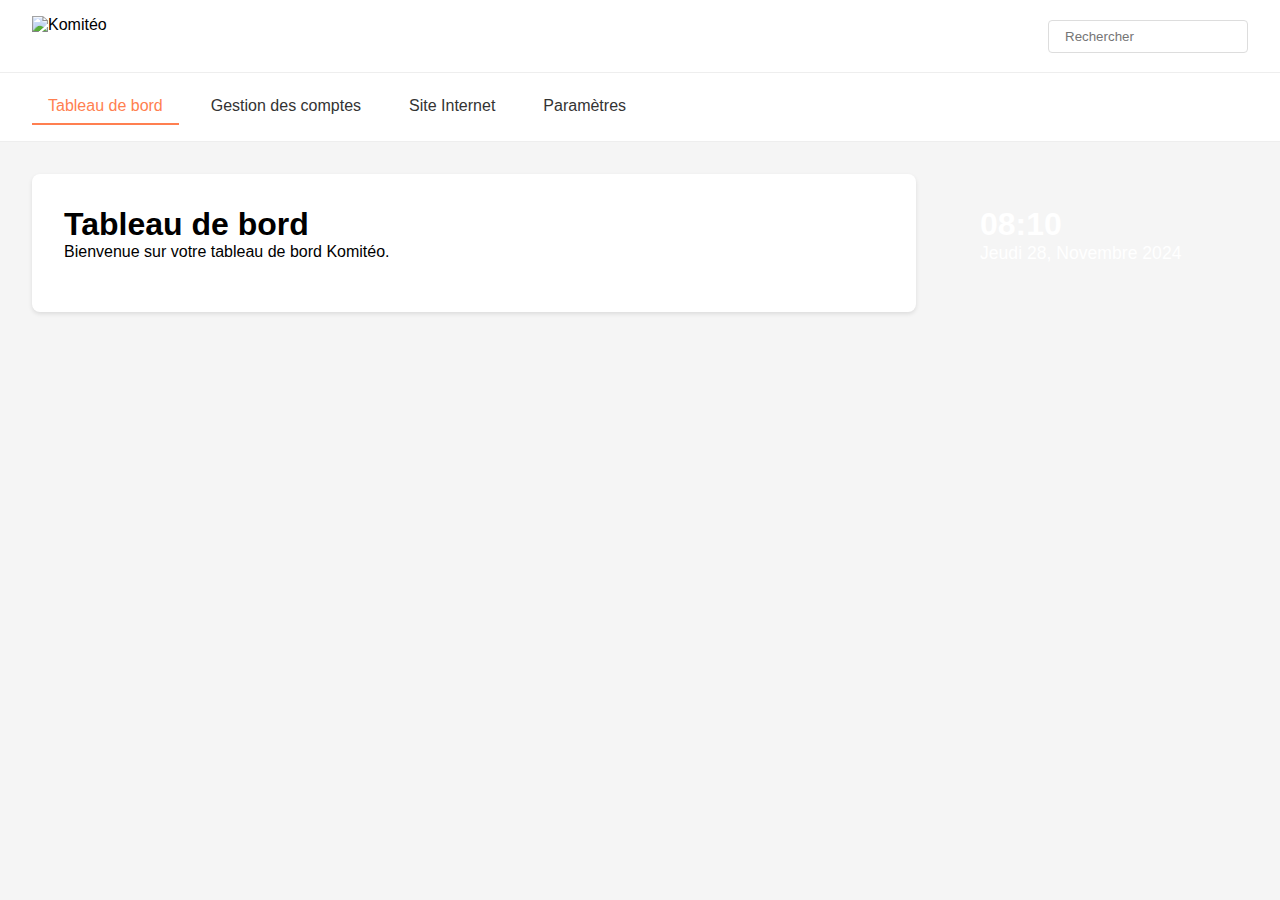
==== new.html @ 68a6bde9 "updates" ====
<!DOCTYPE html>
<html lang="fr">
  <head>
    <meta charset="UTF-8" />
    <meta name="viewport" content="width=device-width, initial-scale=1.0" />
    <title>Komitéo</title>
    <style>
      * {
        margin: 0;
        padding: 0;
        box-sizing: border-box;
        font-family: Arial, sans-serif;
      }

      body {
        background-color: #f5f5f5;
      }

      .header {
        display: flex;
        justify-content: space-between;
        align-items: center;
        padding: 1rem 2rem;
        background: white;
        border-bottom: 1px solid #eee;
      }

      .logo {
        height: 40px;
      }

      .search-bar {
        padding: 0.5rem 1rem;
        border: 1px solid #ddd;
        border-radius: 4px;
        width: 200px;
      }

      .nav-tabs {
        display: flex;
        gap: 1rem;
        padding: 1rem 2rem;
        background: white;
        border-bottom: 1px solid #eee;
      }

      .nav-tab {
        padding: 0.5rem 1rem;
        cursor: pointer;
        color: #333;
        border-bottom: 2px solid transparent;
      }

      .nav-tab.active {
        border-bottom-color: #ff7f50;
        color: #ff7f50;
      }

      .main-container {
        display: grid;
        grid-template-columns: 1fr 300px;
        gap: 2rem;
        padding: 2rem;
        max-width: 1400px;
        margin: 0 auto;
      }

      .content-area {
        background: white;
        padding: 2rem;
        border-radius: 8px;
        box-shadow: 0 2px 4px rgba(0, 0, 0, 0.1);
      }

      .tab-content {
        display: none;
      }

      .tab-content.active {
        display: block;
      }

      .time-widget {
        background: url("https://hebbkx1anhila5yf.public.blob.vercel-storage.com/Komit%C3%A9o%20interface.pptx%20(1)-jANILv86jYt1NejkxQ77JHOQQuXecz.png")
          center/cover;
        color: white;
        padding: 2rem;
        border-radius: 8px;
        margin-bottom: 1rem;
      }

      .time {
        font-size: 2rem;
        font-weight: bold;
      }

      .date {
        font-size: 1.1rem;
      }

      .form-section {
        margin-bottom: 2rem;
      }

      .dotted-container {
        position: relative;
        border: 2px dashed #ffa07a;
        border-radius: 8px;
        padding: 20px;
        margin: 10px 0;
      }

      .section-header {
        position: absolute;
        top: 0;
        left: 20px;
        transform: translateY(-50%);
        background: white;
        padding: 5px 10px;
        font-size: 1.1rem;
        color: #333;
      }

      .input-group {
        display: flex;
        align-items: center;
        gap: 15px;
        margin-bottom: 15px;
      }

      .input-with-icon {
        position: relative;
        flex-grow: 1;
        border: 2px dashed #ffa07a;
        border-radius: 6px;
        padding: 10px;
        min-height: 45px;
        display: flex;
        align-items: center;
      }

      .icon-right {
        position: absolute;
        right: 10px;
        top: 50%;
        transform: translateY(-50%);
        width: 20px;
        height: 20px;
        cursor: pointer;
      }

      .edit-icon {
        color: #ff6b6b;
      }

      .action-button {
        border: 2px dashed #ffa07a;
        border-radius: 6px;
        padding: 8px 15px;
        background: none;
        display: flex;
        align-items: center;
        gap: 5px;
        cursor: pointer;
      }

      .action-button:hover {
        background: #fff5ee;
      }

      .settings-grid {
        display: grid;
        grid-template-columns: repeat(2, 1fr);
        gap: 20px;
      }

      .settings-section {
        position: relative;
        border: 2px dashed #a5d6ff;
        border-radius: 12px;
        padding: 20px;
      }

      .settings-title {
        position: absolute;
        top: 0;
        left: 20px;
        transform: translateY(-50%);
        background: #ffe4d6;
        padding: 5px 15px;
        border-radius: 4px;
        font-size: 1rem;
        color: #333;
        white-space: nowrap;
      }

      .permission-list {
        list-style: none;
        padding: 0;
        margin: 0;
      }

      .permission-item {
        display: flex;
        justify-content: space-between;
        align-items: center;
        padding: 8px 0;
        border-bottom: 1px solid #eee;
      }

      .permission-item:last-child {
        border-bottom: none;
      }

      .checkbox-group {
        display: flex;
        gap: 15px;
      }

      .custom-checkbox {
        width: 20px;
        height: 20px;
        border: 2px dashed #a5d6ff;
        border-radius: 4px;
        cursor: pointer;
      }

      .custom-checkbox.checked {
        background-color: #ff6b6b;
        border-color: #ff6b6b;
      }

      .column-header {
        font-size: 0.8rem;
        color: #666;
        text-align: center;
        margin-bottom: 5px;
      }

      @media (max-width: 1024px) {
        .main-container {
          grid-template-columns: 1fr;
        }

        .settings-grid {
          grid-template-columns: 1fr;
        }
      }
    </style>
  </head>
  <body>
    <header class="header">
      <img
        src="https://hebbkx1anhila5yf.public.blob.vercel-storage.com/Komit%C3%A9o%20interface.pptx%20(1)-jANILv86jYt1NejkxQ77JHOQQuXecz.png"
        alt="Komitéo"
        class="logo"
      />
      <input type="search" placeholder="Rechercher" class="search-bar" />
    </header>

    <nav class="nav-tabs">
      <div class="nav-tab" data-tab="dashboard">Tableau de bord</div>
      <div class="nav-tab" data-tab="accounts">Gestion des comptes</div>
      <div class="nav-tab" data-tab="website">Site Internet</div>
      <div class="nav-tab" data-tab="settings">Paramètres</div>
    </nav>

    <main class="main-container">
      <div class="content-area">
        <!-- Dashboard Tab -->
        <div id="dashboard" class="tab-content">
          <h1>Tableau de bord</h1>
          <p>Bienvenue sur votre tableau de bord Komitéo.</p>
          <!-- Add more dashboard content here -->
        </div>

        <!-- Accounts Tab -->
        <div id="accounts" class="tab-content">
          <h1>Gestion des comptes</h1>
          <div class="form-section">
            <div class="dotted-container">
              <h2 class="section-header">
                Propriétaire du compte (secrétaire)
              </h2>
              <div class="input-group">
                <div class="input-with-icon">
                  Nom Prénom ( mail)
                  <svg
                    class="icon-right edit-icon"
                    viewBox="0 0 24 24"
                    width="20"
                    height="20"
                  >
                    <path
                      fill="currentColor"
                      d="M3 17.25V21h3.75L17.81 9.94l-3.75-3.75L3 17.25zM20.71 7.04c.39-.39.39-1.02 0-1.41l-2.34-2.34c-.39-.39-1.02-.39-1.41 0l-1.83 1.83 3.75 3.75 1.83-1.83z"
                    />
                  </svg>
                </div>
              </div>
              <button class="action-button">
                Transfère
                <svg
                  class="edit-icon"
                  viewBox="0 0 24 24"
                  width="16"
                  height="16"
                >
                  <path
                    fill="currentColor"
                    d="M3 17.25V21h3.75L17.81 9.94l-3.75-3.75L3 17.25zM20.71 7.04c.39-.39.39-1.02 0-1.41l-2.34-2.34c-.39-.39-1.02-.39-1.41 0l-1.83 1.83 3.75 3.75 1.83-1.83z"
                  />
                </svg>
              </button>
            </div>
          </div>
          <!-- Add more account management content here -->
        </div>

        <!-- Website Tab -->
        <div id="website" class="tab-content">
          <h1>Site Internet</h1>
          <p>Gérez ici les paramètres de votre site internet.</p>
          <!-- Add more website management content here -->
        </div>

        <!-- Settings Tab -->
        <div id="settings" class="tab-content">
          <div class="settings-grid">
            <!-- Administrateur Section -->
            <div class="settings-section">
              <h2 class="settings-title">
                Administrateur (Secrétaire) et Adjoint
              </h2>
              <ul class="permission-list">
                <li class="permission-item">
                  Configuration du compte
                  <div class="custom-checkbox"></div>
                </li>
                <li class="permission-item">
                  Rôle
                  <div class="custom-checkbox"></div>
                </li>
                <li class="permission-item">
                  création de compte
                  <div class="custom-checkbox"></div>
                </li>
                <li class="permission-item">
                  Tableau de bord / Rapports d'activité
                  <div class="custom-checkbox"></div>
                </li>
                <li class="permission-item">
                  Gestion du site web et oeuvre social
                  <div class="custom-checkbox"></div>
                </li>
                <li class="permission-item">
                  Gestion des PV du CSE
                  <div class="custom-checkbox"></div>
                </li>
              </ul>
            </div>

            <!-- Données logiciel Section -->
            <div class="settings-section">
              <h2 class="settings-title">Données logiciel</h2>
              <ul class="permission-list">
                <li class="permission-item">
                  Base de données salariés /élus du CSE / Entreprises
                  <div class="custom-checkbox"></div>
                </li>
                <li class="permission-item">
                  Modification des informations
                  <div class="custom-checkbox"></div>
                </li>
                <li class="permission-item">
                  Notes et tâches
                  <div class="custom-checkbox"></div>
                </li>
                <li class="permission-item">
                  Voir les tâches concernant les autres
                  <div class="custom-checkbox"></div>
                </li>
                <li class="permission-item">
                  Configuration générale Espace
                  <div class="custom-checkbox"></div>
                </li>
              </ul>
            </div>

            <!-- Trésorier Section -->
            <div class="settings-section">
              <h2 class="settings-title">Trésorier et Adjoint</h2>
              <ul class="permission-list">
                <li class="permission-item">
                  Gestion des comptes du CSE
                  <div class="custom-checkbox"></div>
                </li>
                <li class="permission-item">
                  Gestion des oeuvres social
                  <div class="custom-checkbox"></div>
                </li>
              </ul>
            </div>

            <!-- Membre CSSCT Section -->
            <div class="settings-section">
              <h2 class="settings-title">Membre CSSCT ou CSE</h2>
              <div
                class="checkbox-group"
                style="justify-content: flex-end; margin-bottom: 10px"
              >
                <div class="checkbox-container">
                  <span class="column-header">CSSCT</span>
                </div>
                <div class="checkbox-container">
                  <span class="column-header">CSE</span>
                </div>
              </div>
              <ul class="permission-list">
                <li class="permission-item">
                  Gestion des enquêtes
                  <div class="checkbox-group">
                    <div class="custom-checkbox"></div>
                    <div class="custom-checkbox"></div>
                  </div>
                </li>
                <li class="permission-item">
                  Gestion extraction enquêtes
                  <div class="checkbox-group">
                    <div class="custom-checkbox"></div>
                    <div class="custom-checkbox"></div>
                  </div>
                </li>
                <li class="permission-item">
                  Arbres des causes
                  <div class="checkbox-group">
                    <div class="custom-checkbox"></div>
                    <div class="custom-checkbox"></div>
                  </div>
                </li>
                <li class="permission-item">
                  Réalisation enquête
                  <div class="checkbox-group">
                    <div class="custom-checkbox"></div>
                    <div class="custom-checkbox"></div>
                  </div>
                </li>
              </ul>
            </div>
          </div>
        </div>
      </div>

      <aside>
        <div class="time-widget">
          <div class="time">08:10</div>
          <div class="date">Jeudi 28, Novembre 2024</div>
        </div>
      </aside>
    </main>
    <script>
      document.addEventListener("DOMContentLoaded", function () {
        const tabs = document.querySelectorAll(".nav-tab");
        const tabContents = document.querySelectorAll(".tab-content");

        // Function to switch tabs
        function switchTab(event) {
          const selectedTab = event.target.getAttribute("data-tab");

          // Remove 'active' class from all tabs and contents
          tabs.forEach((tab) => tab.classList.remove("active"));
          tabContents.forEach((content) => content.classList.remove("active"));

          // Add 'active' class to clicked tab and corresponding content
          event.target.classList.add("active");
          document.getElementById(selectedTab).classList.add("active");
        }

        // Add click event to each tab
        tabs.forEach((tab) => {
          tab.addEventListener("click", switchTab);
        });

        // Activate the first tab by default
        if (tabs.length > 0) {
          tabs[0].classList.add("active");
          document
            .getElementById(tabs[0].getAttribute("data-tab"))
            .classList.add("active");
        }
      });
    </script>
  </body>
</html>
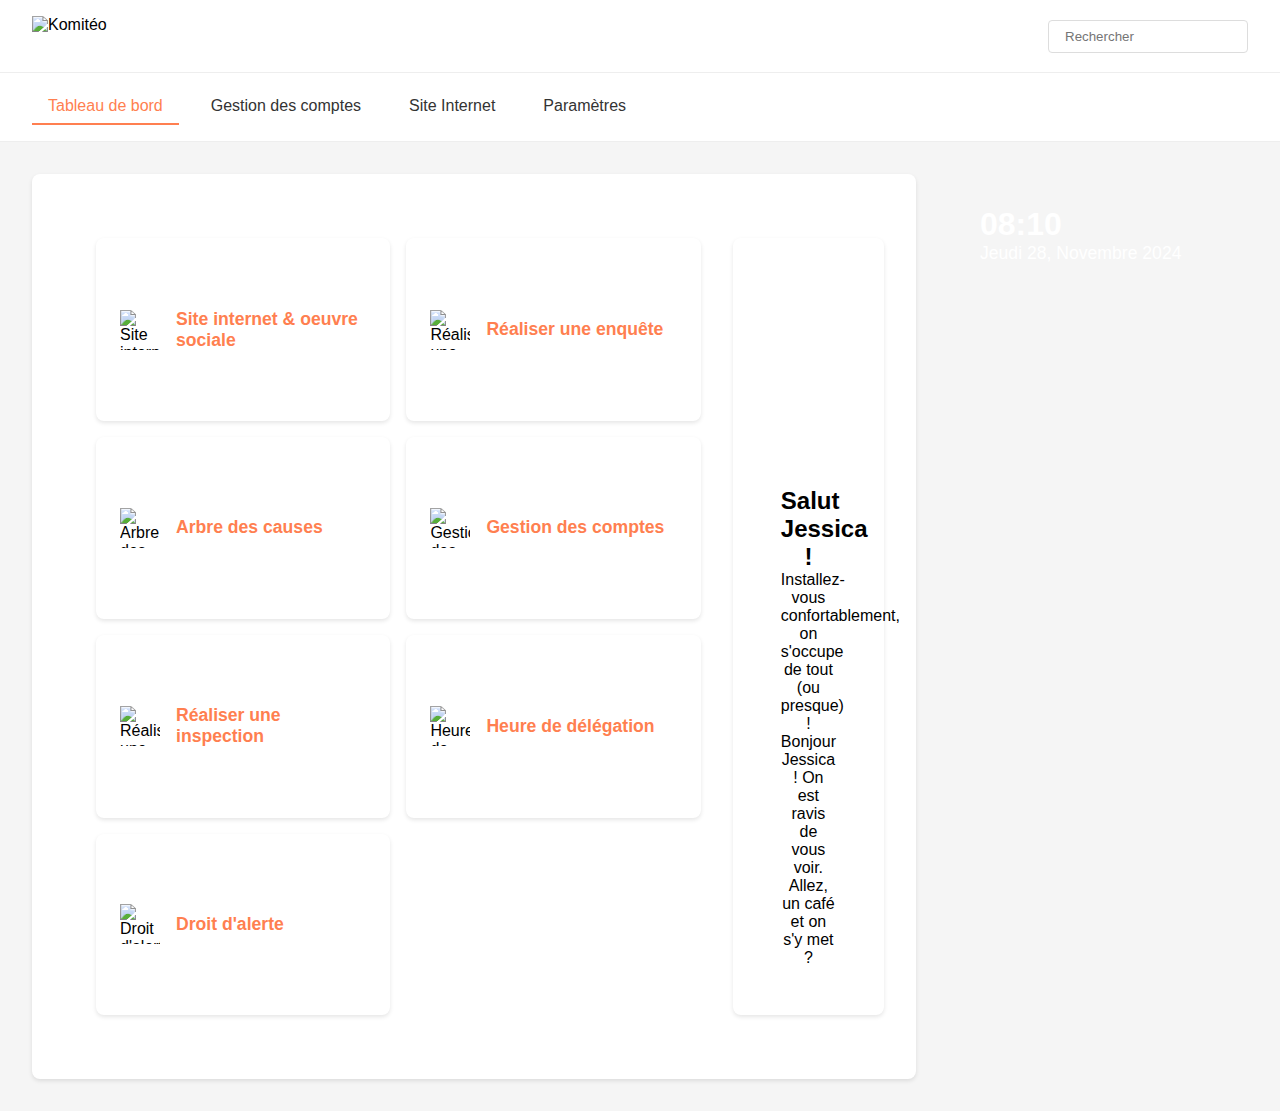
==== commit 8446efab: "updates" ====
--- a/new.html
+++ b/new.html
@@ -4,249 +4,7 @@
     <meta charset="UTF-8" />
     <meta name="viewport" content="width=device-width, initial-scale=1.0" />
     <title>Komitéo</title>
-    <style>
-      * {
-        margin: 0;
-        padding: 0;
-        box-sizing: border-box;
-        font-family: Arial, sans-serif;
-      }
-
-      body {
-        background-color: #f5f5f5;
-      }
-
-      .header {
-        display: flex;
-        justify-content: space-between;
-        align-items: center;
-        padding: 1rem 2rem;
-        background: white;
-        border-bottom: 1px solid #eee;
-      }
-
-      .logo {
-        height: 40px;
-      }
-
-      .search-bar {
-        padding: 0.5rem 1rem;
-        border: 1px solid #ddd;
-        border-radius: 4px;
-        width: 200px;
-      }
-
-      .nav-tabs {
-        display: flex;
-        gap: 1rem;
-        padding: 1rem 2rem;
-        background: white;
-        border-bottom: 1px solid #eee;
-      }
-
-      .nav-tab {
-        padding: 0.5rem 1rem;
-        cursor: pointer;
-        color: #333;
-        border-bottom: 2px solid transparent;
-      }
-
-      .nav-tab.active {
-        border-bottom-color: #ff7f50;
-        color: #ff7f50;
-      }
-
-      .main-container {
-        display: grid;
-        grid-template-columns: 1fr 300px;
-        gap: 2rem;
-        padding: 2rem;
-        max-width: 1400px;
-        margin: 0 auto;
-      }
-
-      .content-area {
-        background: white;
-        padding: 2rem;
-        border-radius: 8px;
-        box-shadow: 0 2px 4px rgba(0, 0, 0, 0.1);
-      }
-
-      .tab-content {
-        display: none;
-      }
-
-      .tab-content.active {
-        display: block;
-      }
-
-      .time-widget {
-        background: url("https://hebbkx1anhila5yf.public.blob.vercel-storage.com/Komit%C3%A9o%20interface.pptx%20(1)-jANILv86jYt1NejkxQ77JHOQQuXecz.png")
-          center/cover;
-        color: white;
-        padding: 2rem;
-        border-radius: 8px;
-        margin-bottom: 1rem;
-      }
-
-      .time {
-        font-size: 2rem;
-        font-weight: bold;
-      }
-
-      .date {
-        font-size: 1.1rem;
-      }
-
-      .form-section {
-        margin-bottom: 2rem;
-      }
-
-      .dotted-container {
-        position: relative;
-        border: 2px dashed #ffa07a;
-        border-radius: 8px;
-        padding: 20px;
-        margin: 10px 0;
-      }
-
-      .section-header {
-        position: absolute;
-        top: 0;
-        left: 20px;
-        transform: translateY(-50%);
-        background: white;
-        padding: 5px 10px;
-        font-size: 1.1rem;
-        color: #333;
-      }
-
-      .input-group {
-        display: flex;
-        align-items: center;
-        gap: 15px;
-        margin-bottom: 15px;
-      }
-
-      .input-with-icon {
-        position: relative;
-        flex-grow: 1;
-        border: 2px dashed #ffa07a;
-        border-radius: 6px;
-        padding: 10px;
-        min-height: 45px;
-        display: flex;
-        align-items: center;
-      }
-
-      .icon-right {
-        position: absolute;
-        right: 10px;
-        top: 50%;
-        transform: translateY(-50%);
-        width: 20px;
-        height: 20px;
-        cursor: pointer;
-      }
-
-      .edit-icon {
-        color: #ff6b6b;
-      }
-
-      .action-button {
-        border: 2px dashed #ffa07a;
-        border-radius: 6px;
-        padding: 8px 15px;
-        background: none;
-        display: flex;
-        align-items: center;
-        gap: 5px;
-        cursor: pointer;
-      }
-
-      .action-button:hover {
-        background: #fff5ee;
-      }
-
-      .settings-grid {
-        display: grid;
-        grid-template-columns: repeat(2, 1fr);
-        gap: 20px;
-      }
-
-      .settings-section {
-        position: relative;
-        border: 2px dashed #a5d6ff;
-        border-radius: 12px;
-        padding: 20px;
-      }
-
-      .settings-title {
-        position: absolute;
-        top: 0;
-        left: 20px;
-        transform: translateY(-50%);
-        background: #ffe4d6;
-        padding: 5px 15px;
-        border-radius: 4px;
-        font-size: 1rem;
-        color: #333;
-        white-space: nowrap;
-      }
-
-      .permission-list {
-        list-style: none;
-        padding: 0;
-        margin: 0;
-      }
-
-      .permission-item {
-        display: flex;
-        justify-content: space-between;
-        align-items: center;
-        padding: 8px 0;
-        border-bottom: 1px solid #eee;
-      }
-
-      .permission-item:last-child {
-        border-bottom: none;
-      }
-
-      .checkbox-group {
-        display: flex;
-        gap: 15px;
-      }
-
-      .custom-checkbox {
-        width: 20px;
-        height: 20px;
-        border: 2px dashed #a5d6ff;
-        border-radius: 4px;
-        cursor: pointer;
-      }
-
-      .custom-checkbox.checked {
-        background-color: #ff6b6b;
-        border-color: #ff6b6b;
-      }
-
-      .column-header {
-        font-size: 0.8rem;
-        color: #666;
-        text-align: center;
-        margin-bottom: 5px;
-      }
-
-      @media (max-width: 1024px) {
-        .main-container {
-          grid-template-columns: 1fr;
-        }
-
-        .settings-grid {
-          grid-template-columns: 1fr;
-        }
-      }
-    </style>
+    <link rel="stylesheet" href="style.css" />
   </head>
   <body>
     <header class="header">
@@ -269,14 +27,81 @@
       <div class="content-area">
         <!-- Dashboard Tab -->
         <div id="dashboard" class="tab-content">
-          <h1>Tableau de bord</h1>
-          <p>Bienvenue sur votre tableau de bord Komitéo.</p>
-          <!-- Add more dashboard content here -->
+          <div class="menu-grid">
+            <div class="menu-item">
+              <img
+                src="https://hebbkx1anhila5yf.public.blob.vercel-storage.com/Komit%C3%A9o%20interface.pptx-p2DR1jyctM0avQndumkIpsC59VqSSd.png"
+                alt="Site internet & oeuvre sociale"
+              />
+              <h3>Site internet & oeuvre sociale</h3>
+            </div>
+            <div class="menu-item">
+              <img
+                src="https://hebbkx1anhila5yf.public.blob.vercel-storage.com/Komit%C3%A9o%20interface.pptx-p2DR1jyctM0avQndumkIpsC59VqSSd.png"
+                alt="Réaliser une enquête"
+              />
+              <h3>Réaliser une enquête</h3>
+            </div>
+            <div class="menu-item">
+              <img
+                src="https://hebbkx1anhila5yf.public.blob.vercel-storage.com/Komit%C3%A9o%20interface.pptx-p2DR1jyctM0avQndumkIpsC59VqSSd.png"
+                alt="Arbre des causes"
+              />
+              <h3>Arbre des causes</h3>
+            </div>
+            <div class="menu-item">
+              <img
+                src="https://hebbkx1anhila5yf.public.blob.vercel-storage.com/Komit%C3%A9o%20interface.pptx-p2DR1jyctM0avQndumkIpsC59VqSSd.png"
+                alt="Gestion des comptes"
+              />
+              <h3>Gestion des comptes</h3>
+            </div>
+            <div class="menu-item">
+              <img
+                src="https://hebbkx1anhila5yf.public.blob.vercel-storage.com/Komit%C3%A9o%20interface.pptx-p2DR1jyctM0avQndumkIpsC59VqSSd.png"
+                alt="Réaliser une inspection"
+              />
+              <h3>Réaliser une inspection</h3>
+            </div>
+            <div class="menu-item">
+              <img
+                src="https://hebbkx1anhila5yf.public.blob.vercel-storage.com/Komit%C3%A9o%20interface.pptx-p2DR1jyctM0avQndumkIpsC59VqSSd.png"
+                alt="Heure de délégation"
+              />
+              <h3>Heure de délégation</h3>
+            </div>
+            <div class="menu-item">
+              <img
+                src="https://hebbkx1anhila5yf.public.blob.vercel-storage.com/Komit%C3%A9o%20interface.pptx-p2DR1jyctM0avQndumkIpsC59VqSSd.png"
+                alt="Droit d'alerte"
+              />
+              <h3>Droit d'alerte</h3>
+            </div>
+          </div>
+
+          <aside class="sidebar">
+            <div class="time-widget">
+              <div class="time">08:10</div>
+              <div class="date">Jeudi 28, Novembre 2024</div>
+            </div>
+            <div class="welcome-message">
+              <h2>Salut Jessica !</h2>
+              <p>
+                Installez-vous confortablement, on s'occupe de tout (ou presque)
+                !
+              </p>
+              <p>
+                Bonjour Jessica ! On est ravis de vous voir. Allez, un café et
+                on s'y met ?
+              </p>
+            </div>
+          </aside>
         </div>
 
         <!-- Accounts Tab -->
         <div id="accounts" class="tab-content">
           <h1>Gestion des comptes</h1>
+
           <div class="form-section">
             <div class="dotted-container">
               <h2 class="section-header">
@@ -284,9 +109,13 @@
               </h2>
               <div class="input-group">
                 <div class="input-with-icon">
-                  Nom Prénom ( mail)
+                  <input
+                    type="text"
+                    class="form-input"
+                    placeholder="Nom Prénom ( mail )"
+                  />
                   <svg
-                    class="icon-right edit-icon"
+                    class="icon-right"
                     viewBox="0 0 24 24"
                     width="20"
                     height="20"
@@ -314,7 +143,51 @@
               </button>
             </div>
           </div>
-          <!-- Add more account management content here -->
+
+          <div class="form-section">
+            <div class="dotted-container">
+              <h2 class="section-header">Administrateur et adjoint</h2>
+              <div class="input-group">
+                <div class="input-with-icon">
+                  <input
+                    type="text"
+                    class="form-input"
+                    placeholder="Administrateur"
+                  />
+                  <svg
+                    class="icon-right"
+                    viewBox="0 0 24 24"
+                    width="20"
+                    height="20"
+                  >
+                    <path
+                      fill="currentColor"
+                      d="M3 17.25V21h3.75L17.81 9.94l-3.75-3.75L3 17.25zM20.71 7.04c.39-.39.39-1.02 0-1.41l-2.34-2.34c-.39-.39-1.02-.39-1.41 0l-1.83 1.83 3.75 3.75 1.83-1.83z"
+                    />
+                  </svg>
+                </div>
+                <div class="account-checkbox"></div>
+              </div>
+
+              <div class="input-group">
+                <div class="input-with-icon">
+                  <input type="text" class="form-input" placeholder="Adjoint" />
+                  <svg
+                    class="icon-right"
+                    viewBox="0 0 24 24"
+                    width="20"
+                    height="20"
+                  >
+                    <path
+                      fill="currentColor"
+                      d="M3 17.25V21h3.75L17.81 9.94l-3.75-3.75L3 17.25zM20.71 7.04c.39-.39.39-1.02 0-1.41l-2.34-2.34c-.39-.39-1.02-.39-1.41 0l-1.83 1.83 3.75 3.75 1.83-1.83z"
+                    />
+                  </svg>
+                </div>
+                <div class="account-checkbox"></div>
+              </div>
+            </div>
+          </div>
         </div>
 
         <!-- Website Tab -->
@@ -451,7 +324,7 @@
         </div>
       </div>
 
-      <aside>
+      <aside id="aside">
         <div class="time-widget">
           <div class="time">08:10</div>
           <div class="date">Jeudi 28, Novembre 2024</div>
@@ -459,21 +332,39 @@
       </aside>
     </main>
     <script>
+      //   const aside = document.getElementById("aside");
       document.addEventListener("DOMContentLoaded", function () {
+        const aside = document.getElementById("aside");
+        const mainContainer = document.querySelector(".main-container");
         const tabs = document.querySelectorAll(".nav-tab");
         const tabContents = document.querySelectorAll(".tab-content");
 
-        // Function to switch tabs
         function switchTab(event) {
           const selectedTab = event.target.getAttribute("data-tab");
+
+          console.log(selectedTab);
 
           // Remove 'active' class from all tabs and contents
           tabs.forEach((tab) => tab.classList.remove("active"));
           tabContents.forEach((content) => content.classList.remove("active"));
+          // Hide all tab contents
+          tabContents.forEach((content) => (content.style.display = "none"));
 
           // Add 'active' class to clicked tab and corresponding content
           event.target.classList.add("active");
           document.getElementById(selectedTab).classList.add("active");
+          const activeTab = document.getElementById(selectedTab);
+          if (activeTab) {
+            activeTab.style.display = "block";
+          }
+
+          if (selectedTab === "dashboard") {
+            aside.style.display = "none";
+            mainContainer.style.gridTemplateColumns = "1fr";
+          } else {
+            aside.style.display = "block";
+            mainContainer.style.gridTemplateColumns = "1fr 300px";
+          }
         }
 
         // Add click event to each tab
@@ -489,6 +380,11 @@
             .classList.add("active");
         }
       });
+      document.querySelectorAll(".account-checkbox").forEach((checkbox) => {
+        checkbox.addEventListener("click", function () {
+          this.classList.toggle("checked");
+        });
+      });
     </script>
   </body>
 </html>
--- a/style.css
+++ b/style.css
@@ -0,0 +1,440 @@
+* {
+  margin: 0;
+  padding: 0;
+  box-sizing: border-box;
+  font-family: Arial, sans-serif;
+}
+
+body {
+  background-color: #f5f5f5;
+}
+
+.header {
+  display: flex;
+  justify-content: space-between;
+  align-items: center;
+  padding: 1rem 2rem;
+  background: white;
+  border-bottom: 1px solid #eee;
+}
+
+.logo {
+  height: 40px;
+}
+
+.search-bar {
+  padding: 0.5rem 1rem;
+  border: 1px solid #ddd;
+  border-radius: 4px;
+  width: 200px;
+}
+
+.nav-tabs {
+  display: flex;
+  gap: 1rem;
+  padding: 1rem 2rem;
+  background: white;
+  border-bottom: 1px solid #eee;
+}
+
+.nav-tab {
+  padding: 0.5rem 1rem;
+  cursor: pointer;
+  color: #333;
+  border-bottom: 2px solid transparent;
+}
+
+.nav-tab.active {
+  border-bottom-color: #ff7f50;
+  color: #ff7f50;
+}
+
+.content-area {
+  background: white;
+  padding: 2rem;
+  border-radius: 8px;
+  box-shadow: 0 2px 4px rgba(0, 0, 0, 0.1);
+}
+
+.tab-content {
+  display: none;
+}
+
+.tab-content.active {
+  display: block;
+}
+
+:root {
+  --primary-color: #ff7f50;
+  --text-color: #333;
+  --bg-color: #f5f5f5;
+  --card-bg: #ffffff;
+}
+* {
+  margin: 0;
+  padding: 0;
+  box-sizing: border-box;
+  font-family: Arial, sans-serif;
+}
+body {
+  background-color: var(--bg-color);
+}
+.main-container {
+  display: grid;
+  grid-template-columns: 1fr 300px;
+  gap: 2rem;
+  padding: 2rem;
+  max-width: 1400px;
+  margin: 0 auto;
+}
+
+#dashboard {
+  display: grid;
+  grid-template-columns: 80% 20%;
+  gap: 2rem;
+  padding: 2rem;
+  width: 100%;
+}
+
+.menu-grid {
+  display: grid;
+  grid-template-columns: repeat(auto-fit, minmax(250px, 1fr));
+  gap: 1rem;
+}
+.menu-item {
+  background: var(--card-bg);
+  padding: 1.5rem;
+  border-radius: 8px;
+  display: flex;
+  align-items: center;
+  gap: 1rem;
+  cursor: pointer;
+  transition: transform 0.2s;
+  box-shadow: 0 2px 4px rgba(0, 0, 0, 0.1);
+}
+.menu-item:hover {
+  transform: translateY(-2px);
+}
+.menu-item img {
+  width: 40px;
+  height: 40px;
+}
+.menu-item h3 {
+  color: var(--primary-color);
+  font-size: 1.1rem;
+}
+
+.sidebar {
+  background: var(--card-bg);
+  padding: 1.5rem;
+  border-radius: 8px;
+  box-shadow: 0 2px 4px rgba(0, 0, 0, 0.1);
+}
+.time-widget {
+  background: url("https://hebbkx1anhila5yf.public.blob.vercel-storage.com/Komit%C3%A9o%20interface.pptx-p2DR1jyctM0avQndumkIpsC59VqSSd.png")
+    center/cover;
+  color: white;
+  padding: 2rem;
+  border-radius: 8px;
+  margin-bottom: 1rem;
+}
+.time {
+  font-size: 2rem;
+  font-weight: bold;
+}
+.date {
+  font-size: 1.1rem;
+}
+.welcome-message {
+  background: white;
+  padding: 1.5rem;
+  border-radius: 8px;
+  text-align: center;
+}
+
+.form-section {
+  margin-bottom: 2rem;
+}
+
+.dotted-container {
+  position: relative;
+  border: 2px dashed #ffa07a;
+  border-radius: 8px;
+  padding: 20px;
+  margin: 10px 0;
+}
+
+.section-header {
+  position: absolute;
+  top: 0;
+  left: 20px;
+  transform: translateY(-50%);
+  background: white;
+  padding: 5px 10px;
+  font-size: 1.1rem;
+  color: #333;
+}
+
+.input-group {
+  display: flex;
+  align-items: center;
+  gap: 15px;
+  margin-bottom: 15px;
+}
+
+.input-with-icon {
+  position: relative;
+  flex-grow: 1;
+  border: 2px dashed #ffa07a;
+  border-radius: 6px;
+  padding: 10px;
+  min-height: 45px;
+  display: flex;
+  align-items: center;
+}
+
+.icon-right {
+  position: absolute;
+  right: 10px;
+  top: 50%;
+  transform: translateY(-50%);
+  width: 20px;
+  height: 20px;
+  cursor: pointer;
+}
+
+.edit-icon {
+  color: #ff6b6b;
+}
+
+.action-button {
+  border: 2px dashed #ffa07a;
+  border-radius: 6px;
+  padding: 8px 15px;
+  background: none;
+  display: flex;
+  align-items: center;
+  gap: 5px;
+  cursor: pointer;
+}
+
+.action-button:hover {
+  background: #fff5ee;
+}
+
+.settings-grid {
+  display: grid;
+  grid-template-columns: repeat(2, 1fr);
+  gap: 20px;
+}
+
+.settings-section {
+  position: relative;
+  border: 2px dashed #a5d6ff;
+  border-radius: 12px;
+  padding: 20px;
+}
+
+.settings-title {
+  position: absolute;
+  top: 0;
+  left: 20px;
+  transform: translateY(-50%);
+  background: #ffe4d6;
+  padding: 5px 15px;
+  border-radius: 4px;
+  font-size: 1rem;
+  color: #333;
+  white-space: nowrap;
+}
+
+.permission-list {
+  list-style: none;
+  padding: 0;
+  margin: 0;
+}
+
+.permission-item {
+  display: flex;
+  justify-content: space-between;
+  align-items: center;
+  padding: 8px 0;
+  border-bottom: 1px solid #eee;
+}
+
+.permission-item:last-child {
+  border-bottom: none;
+}
+
+.checkbox-group {
+  display: flex;
+  gap: 15px;
+}
+
+.custom-checkbox {
+  width: 20px;
+  height: 20px;
+  border: 2px dashed #a5d6ff;
+  border-radius: 4px;
+  cursor: pointer;
+}
+
+.custom-checkbox.checked {
+  background-color: #ff6b6b;
+  border-color: #ff6b6b;
+}
+
+.account-checkbox {
+  width: 20px;
+  height: 20px;
+  border: 2px dashed #ffa07a; /* or #ff7f50 if you prefer */
+  border-radius: 4px;
+  cursor: pointer;
+  margin-left: 8px; /* Some spacing from text/icon */
+}
+
+.account-checkbox.checked {
+  background-color: #ff7f50; /* Fill with orange */
+  border-color: #ff7f50; /* Border matches fill color */
+}
+
+.column-header {
+  font-size: 0.8rem;
+  color: #666;
+  text-align: center;
+  margin-bottom: 5px;
+}
+
+@media (max-width: 1024px) {
+  .main-container {
+    grid-template-columns: 1fr;
+  }
+
+  .settings-grid {
+    grid-template-columns: 1fr;
+  }
+}
+
+/* The input-with-icon element already uses the dotted border as its own border */
+.input-with-icon {
+  position: relative;
+  flex-grow: 1;
+  border: 2px dashed #ffa07a;
+  border-radius: 6px;
+  padding: 10px;
+  padding-right: 35px; /* extra space so text doesn't overlap the icon */
+  min-height: 45px;
+  display: flex;
+  align-items: center;
+  outline: none; /* removes any focus outline */
+}
+
+/* Show placeholder text when the field is empty */
+.input-with-icon:empty:before {
+  content: attr(data-placeholder);
+  color: #999;
+}
+
+/* Position the pencil icon inside the input field */
+.input-with-icon .icon-right {
+  position: absolute;
+  right: 10px;
+  top: 50%;
+  transform: translateY(-50%);
+  cursor: pointer;
+}
+
+/* Checkbox styling for account fields (similar to settings checkboxes) */
+.account-checkbox {
+  width: 20px;
+  height: 20px;
+  border: 2px dashed #ffa07a;
+  border-radius: 4px;
+  cursor: pointer;
+  margin-left: 8px;
+}
+
+.account-checkbox.checked {
+  background-color: #ff7f50;
+  border-color: #ff7f50;
+}
+
+.form-section {
+  margin-bottom: 2rem;
+}
+
+.section-header {
+  background: #ffe4d6;
+  padding: 10px 15px;
+  border-radius: 4px;
+  margin-bottom: 1rem;
+  font-size: 1.1rem;
+  color: #333;
+}
+
+.dotted-container {
+  position: relative;
+  border: 2px dashed #ffa07a;
+  border-radius: 8px;
+  padding: 20px;
+  margin: 10px 0;
+}
+
+.input-group {
+  display: flex;
+  align-items: center;
+  gap: 15px;
+  margin-bottom: 15px;
+  margin-top: 14px;
+}
+
+.input-with-icon {
+  position: relative;
+  flex-grow: 1;
+  border: 2px dashed #ffa07a;
+  border-radius: 6px;
+  display: flex;
+  align-items: center;
+}
+
+.form-input {
+  width: 100%;
+  padding: 10px;
+  border: none;
+  background: transparent;
+  font-size: 1rem;
+  color: #333;
+  outline: none;
+}
+
+.form-input::placeholder {
+  color: #666;
+}
+
+.icon-right {
+  position: absolute;
+  right: 10px;
+  top: 50%;
+  transform: translateY(-50%);
+  width: 20px;
+  height: 20px;
+  cursor: pointer;
+  color: #ff6b6b;
+}
+
+.action-button:hover {
+  background: #fff5ee;
+}
+
+.account-checkbox {
+  width: 24px;
+  height: 24px;
+  border: 2px solid #ffa07a;
+  border-radius: 4px;
+  cursor: pointer;
+}
+
+.account-checkbox.checked {
+  background-color: #ffa07a;
+  position: relative;
+}
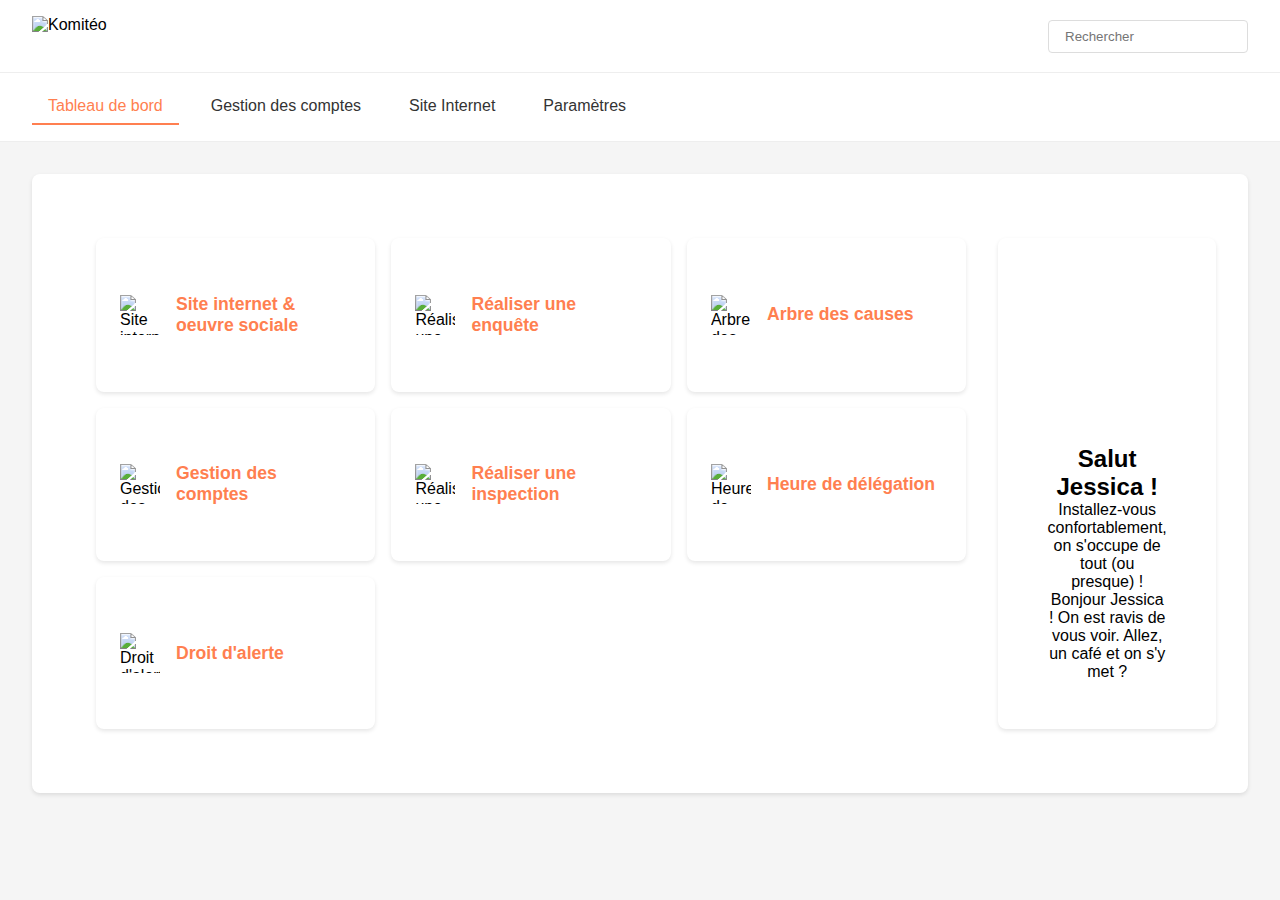
==== commit bf066683: "add time updates" ====
--- a/new.html
+++ b/new.html
@@ -338,6 +338,8 @@
         const mainContainer = document.querySelector(".main-container");
         const tabs = document.querySelectorAll(".nav-tab");
         const tabContents = document.querySelectorAll(".tab-content");
+        aside.style.display = "none";
+        mainContainer.style.gridTemplateColumns = "1fr";
 
         function switchTab(event) {
           const selectedTab = event.target.getAttribute("data-tab");
@@ -385,6 +387,48 @@
           this.classList.toggle("checked");
         });
       });
+      // Update time and date
+      function updateDateTime() {
+        const now = new Date();
+        const timeElement = document.querySelector(".time");
+        const dateElement = document.querySelector(".date");
+
+        const hours = String(now.getHours()).padStart(2, "0");
+        const minutes = String(now.getMinutes()).padStart(2, "0");
+        timeElement.textContent = `${hours}:${minutes}`;
+
+        const days = [
+          "Dimanche",
+          "Lundi",
+          "Mardi",
+          "Mercredi",
+          "Jeudi",
+          "Vendredi",
+          "Samedi",
+        ];
+        const months = [
+          "Janvier",
+          "Février",
+          "Mars",
+          "Avril",
+          "Mai",
+          "Juin",
+          "Juillet",
+          "Août",
+          "Septembre",
+          "Octobre",
+          "Novembre",
+          "Décembre",
+        ];
+
+        const formattedDate = `${days[now.getDay()]} ${now.getDate()}, ${
+          months[now.getMonth()]
+        } ${now.getFullYear()}`;
+        dateElement.textContent = formattedDate;
+      }
+
+      updateDateTime();
+      setInterval(updateDateTime, 60000);
     </script>
   </body>
 </html>
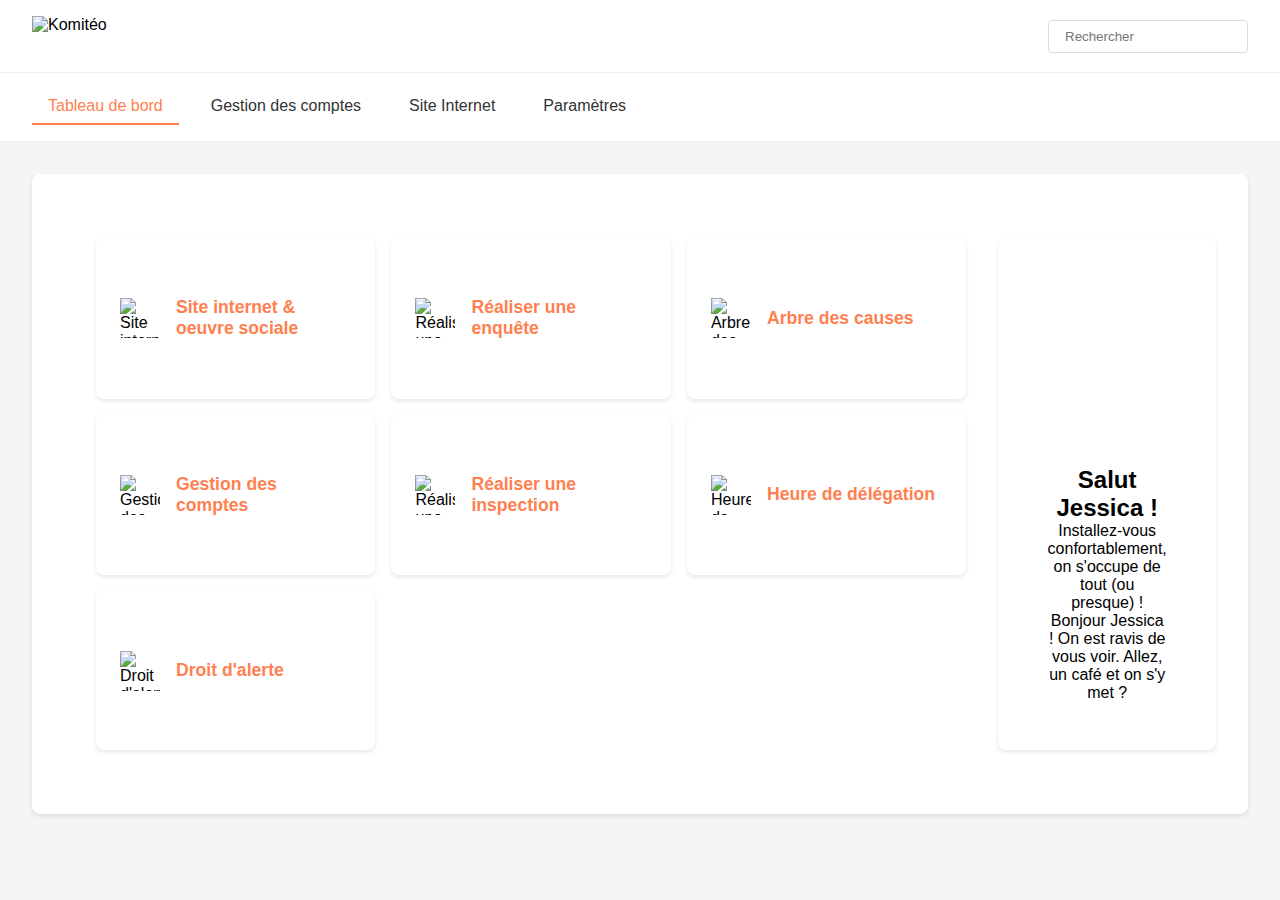
==== commit 03132c4d: "fix tab switching bug" ====
--- a/new.html
+++ b/new.html
@@ -26,7 +26,7 @@
     <main class="main-container">
       <div class="content-area">
         <!-- Dashboard Tab -->
-        <div id="dashboard" class="tab-content">
+        <div id="dashboard" class="tab-content active">
           <div class="menu-grid">
             <div class="menu-item">
               <img
@@ -344,8 +344,6 @@
         function switchTab(event) {
           const selectedTab = event.target.getAttribute("data-tab");
 
-          console.log(selectedTab);
-
           // Remove 'active' class from all tabs and contents
           tabs.forEach((tab) => tab.classList.remove("active"));
           tabContents.forEach((content) => content.classList.remove("active"));
@@ -355,12 +353,16 @@
           // Add 'active' class to clicked tab and corresponding content
           event.target.classList.add("active");
           document.getElementById(selectedTab).classList.add("active");
+
           const activeTab = document.getElementById(selectedTab);
+          console.log(selectedTab, activeTab);
           if (activeTab) {
             activeTab.style.display = "block";
           }
 
           if (selectedTab === "dashboard") {
+            activeTab.style.display = "grid";
+            activeTab.style.gridTemplateColumns = "80% 20%";
             aside.style.display = "none";
             mainContainer.style.gridTemplateColumns = "1fr";
           } else {
@@ -387,48 +389,6 @@
           this.classList.toggle("checked");
         });
       });
-      // Update time and date
-      function updateDateTime() {
-        const now = new Date();
-        const timeElement = document.querySelector(".time");
-        const dateElement = document.querySelector(".date");
-
-        const hours = String(now.getHours()).padStart(2, "0");
-        const minutes = String(now.getMinutes()).padStart(2, "0");
-        timeElement.textContent = `${hours}:${minutes}`;
-
-        const days = [
-          "Dimanche",
-          "Lundi",
-          "Mardi",
-          "Mercredi",
-          "Jeudi",
-          "Vendredi",
-          "Samedi",
-        ];
-        const months = [
-          "Janvier",
-          "Février",
-          "Mars",
-          "Avril",
-          "Mai",
-          "Juin",
-          "Juillet",
-          "Août",
-          "Septembre",
-          "Octobre",
-          "Novembre",
-          "Décembre",
-        ];
-
-        const formattedDate = `${days[now.getDay()]} ${now.getDate()}, ${
-          months[now.getMonth()]
-        } ${now.getFullYear()}`;
-        dateElement.textContent = formattedDate;
-      }
-
-      updateDateTime();
-      setInterval(updateDateTime, 60000);
     </script>
   </body>
 </html>
